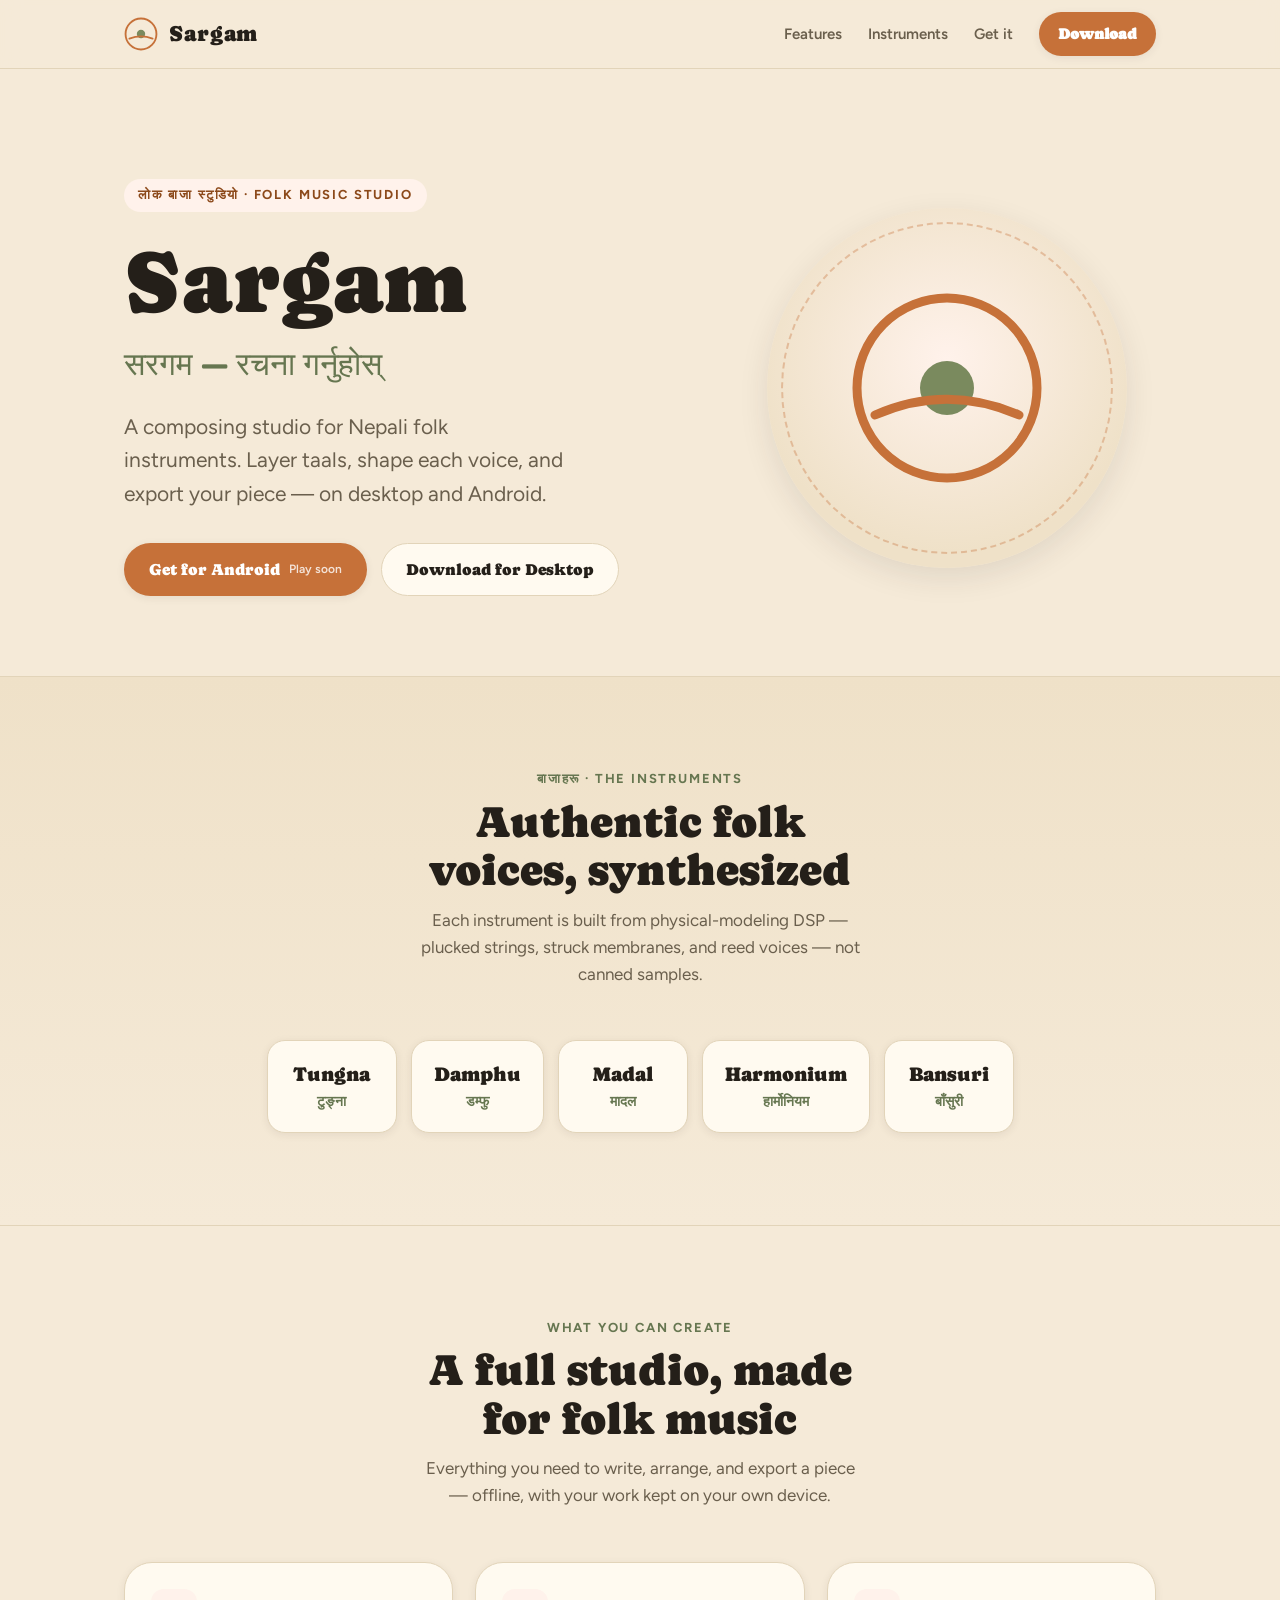
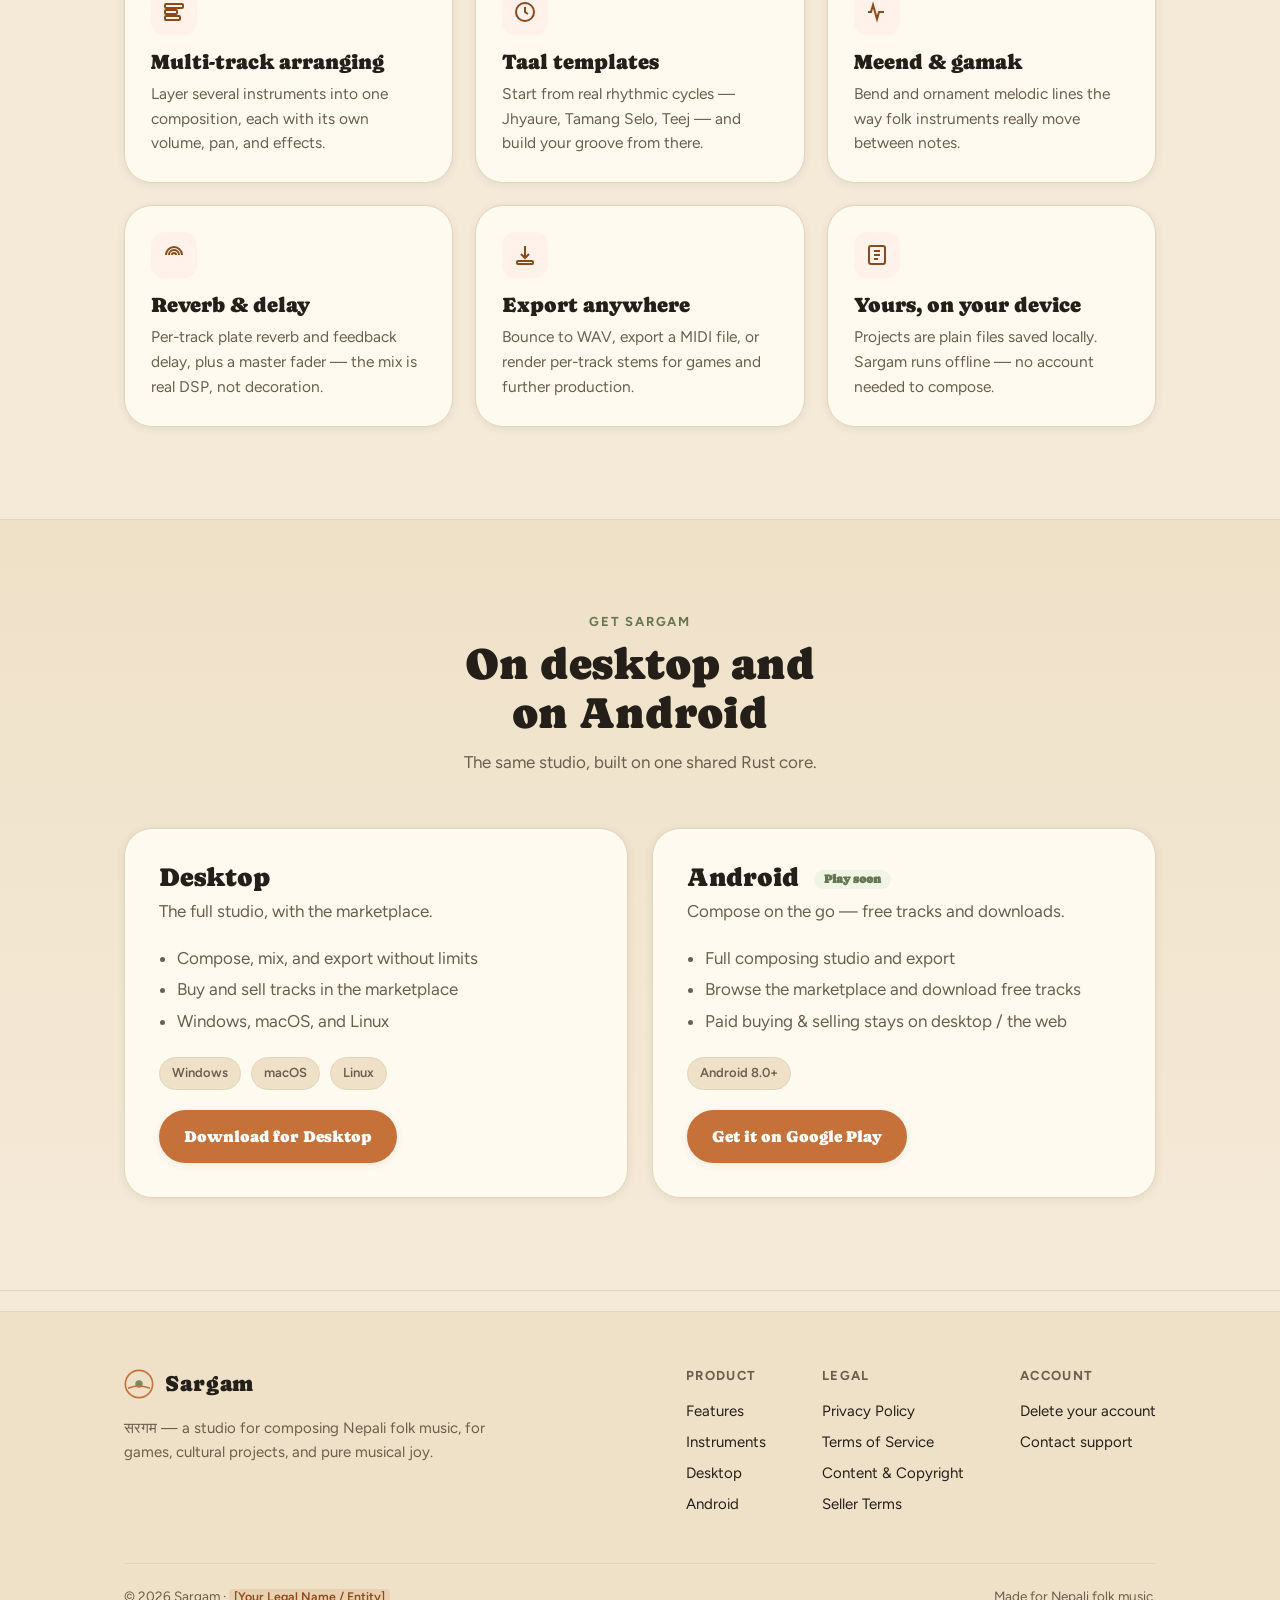
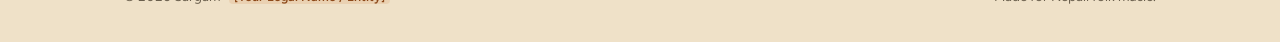
==== website/index.html @ 596ba068 "feat: removed pruchase from andriod application and website" ====
<!doctype html>
<html lang="en">
<head>
<meta charset="utf-8" />
<meta name="viewport" content="width=device-width, initial-scale=1" />
<title>Sargam — Compose music for Nepali folk instruments</title>
<meta name="description" content="Sargam (सरगम) is a music studio for Nepali folk instruments — tungna, damphu, madal, harmonium, and bansuri — on desktop and Android. Compose, layer taals, and export WAV, MIDI, and stems." />
<link rel="stylesheet" href="style.css" />
<link rel="icon" href="assets/favicon.svg" type="image/svg+xml" />
<meta property="og:title" content="Sargam — Nepali Folk Music Studio" />
<meta property="og:description" content="Compose music for Nepali folk instruments on desktop and Android." />
<meta property="og:type" content="website" />
</head>
<body>

<header class="site-nav">
  <div class="wrap nav-row">
    <a class="brand" href="index.html" aria-label="Sargam home">
      <svg class="brand-mark" width="34" height="34" viewBox="0 0 44 44" fill="none" aria-hidden="true">
        <circle cx="22" cy="22" r="20" fill="none" stroke="var(--accent)" stroke-width="2.4"/>
        <circle cx="22" cy="22" r="5.4" fill="var(--sage)"/>
        <path d="M7 28 Q 22 22 37 28" fill="none" stroke="var(--accent)" stroke-width="2.4" stroke-linecap="round"/>
      </svg>
      <span class="name">Sargam</span>
    </a>
    <nav class="nav-links">
      <a href="#features" class="hide-sm">Features</a>
      <a href="#instruments" class="hide-sm">Instruments</a>
      <a href="#platforms" class="hide-sm">Get it</a>
      <a class="btn btn-primary" href="#platforms" style="padding:9px 18px;font-size:15px;color:#fff">Download</a>
    </nav>
  </div>
</header>

<section class="hero">
  <div class="wrap hero-grid">
    <div>
      <span class="eyebrow">लोक बाजा स्टुडियो · Folk music studio</span>
      <h1>Sargam</h1>
      <p class="deva">सरगम — रचना गर्नुहोस्</p>
      <p class="lede">A composing studio for Nepali folk instruments. Layer taals, shape each voice, and export your piece — on desktop and Android.</p>
      <div class="hero-cta">
        <a class="btn btn-primary" href="#mobile">Get for Android <small>Play soon</small></a>
        <a class="btn btn-ghost" href="#desktop">Download for Desktop</a>
      </div>
    </div>
    <div class="hero-art" aria-hidden="true">
      <div class="disc">
        <svg width="55%" viewBox="0 0 44 44" fill="none">
          <circle cx="22" cy="22" r="20" fill="none" stroke="var(--accent)" stroke-width="2"/>
          <circle cx="22" cy="22" r="6" fill="var(--sage)"/>
          <path d="M6 28 Q 22 21 38 28" fill="none" stroke="var(--accent)" stroke-width="2" stroke-linecap="round"/>
        </svg>
      </div>
    </div>
  </div>
</section>

<section class="block alt" id="instruments">
  <div class="wrap">
    <div class="section-head">
      <div class="kicker">बाजाहरू · The instruments</div>
      <h2>Authentic folk voices, synthesized</h2>
      <p>Each instrument is built from physical-modeling DSP — plucked strings, struck membranes, and reed voices — not canned samples.</p>
    </div>
    <div class="instrument-row">
      <div class="instrument"><div class="en">Tungna</div><div class="ne">टुङ्ना</div></div>
      <div class="instrument"><div class="en">Damphu</div><div class="ne">डम्फु</div></div>
      <div class="instrument"><div class="en">Madal</div><div class="ne">मादल</div></div>
      <div class="instrument"><div class="en">Harmonium</div><div class="ne">हार्मोनियम</div></div>
      <div class="instrument"><div class="en">Bansuri</div><div class="ne">बाँसुरी</div></div>
    </div>
  </div>
</section>

<section class="block" id="features">
  <div class="wrap">
    <div class="section-head">
      <div class="kicker">What you can create</div>
      <h2>A full studio, made for folk music</h2>
      <p>Everything you need to write, arrange, and export a piece — offline, with your work kept on your own device.</p>
    </div>
    <div class="cards">
      <div class="card">
        <div class="ico"><svg width="24" height="24" viewBox="0 0 24 24" fill="none" stroke="currentColor" stroke-width="2"><rect x="3" y="4" width="18" height="4" rx="1"/><rect x="3" y="10" width="12" height="4" rx="1"/><rect x="3" y="16" width="15" height="4" rx="1"/></svg></div>
        <h3>Multi-track arranging</h3>
        <p>Layer several instruments into one composition, each with its own volume, pan, and effects.</p>
      </div>
      <div class="card">
        <div class="ico"><svg width="24" height="24" viewBox="0 0 24 24" fill="none" stroke="currentColor" stroke-width="2"><circle cx="12" cy="12" r="9"/><path d="M12 7v5l3 2"/></svg></div>
        <h3>Taal templates</h3>
        <p>Start from real rhythmic cycles — Jhyaure, Tamang Selo, Teej — and build your groove from there.</p>
      </div>
      <div class="card">
        <div class="ico"><svg width="24" height="24" viewBox="0 0 24 24" fill="none" stroke="currentColor" stroke-width="2"><path d="M3 12h3l2-7 4 14 2-7h5"/></svg></div>
        <h3>Meend &amp; gamak</h3>
        <p>Bend and ornament melodic lines the way folk instruments really move between notes.</p>
      </div>
      <div class="card">
        <div class="ico"><svg width="24" height="24" viewBox="0 0 24 24" fill="none" stroke="currentColor" stroke-width="2"><path d="M4 12a8 8 0 0 1 16 0M7 12a5 5 0 0 1 10 0M10 12a2 2 0 0 1 4 0"/></svg></div>
        <h3>Reverb &amp; delay</h3>
        <p>Per-track plate reverb and feedback delay, plus a master fader — the mix is real DSP, not decoration.</p>
      </div>
      <div class="card">
        <div class="ico"><svg width="24" height="24" viewBox="0 0 24 24" fill="none" stroke="currentColor" stroke-width="2"><path d="M12 3v12"/><path d="M8 11l4 4 4-4"/><rect x="4" y="18" width="16" height="3" rx="1"/></svg></div>
        <h3>Export anywhere</h3>
        <p>Bounce to WAV, export a MIDI file, or render per-track stems for games and further production.</p>
      </div>
      <div class="card">
        <div class="ico"><svg width="24" height="24" viewBox="0 0 24 24" fill="none" stroke="currentColor" stroke-width="2"><rect x="4" y="3" width="16" height="18" rx="2"/><path d="M9 8h6M9 12h6M9 16h4"/></svg></div>
        <h3>Yours, on your device</h3>
        <p>Projects are plain files saved locally. Sargam runs offline — no account needed to compose.</p>
      </div>
    </div>
  </div>
</section>

<section class="block alt" id="platforms">
  <div class="wrap">
    <div class="section-head">
      <div class="kicker">Get Sargam</div>
      <h2>On desktop and on Android</h2>
      <p>The same studio, built on one shared Rust core.</p>
    </div>
    <div class="platforms">
      <div class="platform" id="desktop">
        <h3>Desktop</h3>
        <p class="sub">The full studio, with the marketplace.</p>
        <ul>
          <li>Compose, mix, and export without limits</li>
          <li>Buy and sell tracks in the marketplace</li>
          <li>Windows, macOS, and Linux</li>
        </ul>
        <div class="os-badges" style="margin-bottom:20px">
          <span class="os-badge">Windows</span>
          <span class="os-badge">macOS</span>
          <span class="os-badge">Linux</span>
        </div>
        <a class="btn btn-primary" href="[DESKTOP_DOWNLOAD_URL]">Download for Desktop</a>
      </div>
      <div class="platform" id="mobile">
        <h3>Android <span class="pill-note">Play soon</span></h3>
        <p class="sub">Compose on the go — free tracks and downloads.</p>
        <ul>
          <li>Full composing studio and export</li>
          <li>Browse the marketplace and download free tracks</li>
          <li>Paid buying &amp; selling stays on desktop / the web</li>
        </ul>
        <div class="os-badges" style="margin-bottom:20px">
          <span class="os-badge">Android 8.0+</span>
        </div>
        <a class="btn btn-primary" href="[PLAY_STORE_URL]">Get it on Google Play</a>
      </div>
    </div>
  </div>
</section>

<footer class="site-footer">
  <div class="wrap">
    <div class="foot-grid">
      <div class="foot-brand">
        <a class="brand" href="index.html" style="margin-bottom:12px">
          <svg class="brand-mark" width="30" height="30" viewBox="0 0 44 44" fill="none" aria-hidden="true">
            <circle cx="22" cy="22" r="20" fill="none" stroke="var(--accent)" stroke-width="2.4"/>
            <circle cx="22" cy="22" r="5.4" fill="var(--sage)"/>
            <path d="M7 28 Q 22 22 37 28" fill="none" stroke="var(--accent)" stroke-width="2.4" stroke-linecap="round"/>
          </svg>
          <span class="name">Sargam</span>
        </a>
        <p>सरगम — a studio for composing Nepali folk music, for games, cultural projects, and pure musical joy.</p>
      </div>
      <div class="foot-cols">
        <div class="foot-col">
          <h4>Product</h4>
          <a href="#features">Features</a>
          <a href="#instruments">Instruments</a>
          <a href="#desktop">Desktop</a>
          <a href="#mobile">Android</a>
        </div>
        <div class="foot-col">
          <h4>Legal</h4>
          <a href="privacy.html">Privacy Policy</a>
          <a href="terms.html">Terms of Service</a>
          <a href="content-policy.html">Content &amp; Copyright</a>
          <a href="seller-terms.html">Seller Terms</a>
        </div>
        <div class="foot-col">
          <h4>Account</h4>
          <a href="delete-account.html">Delete your account</a>
          <a href="mailto:[SUPPORT_EMAIL]">Contact support</a>
        </div>
      </div>
    </div>
    <div class="foot-legal">
      <span>© <span id="year">2026</span> Sargam · <span class="ph">[Your Legal Name / Entity]</span></span>
      <span>Made for Nepali folk music.</span>
    </div>
  </div>
</footer>

<script>document.getElementById("year").textContent = new Date().getFullYear();</script>
</body>
</html>
---- website/style.css ----
/* Sargam website — shares the app's "Organic" design language (warm cream,
   terracotta, sage; Caprasimo display over Figtree). Unlike the in-app CSS
   this is a normal website, so it may load webfonts from Google Fonts. */
@import url('https://fonts.googleapis.com/css2?family=Caprasimo&family=Figtree:wght@400;500;600;700&display=swap');

:root {
  --bg: #f5ead8;
  --bg-2: #efe1c8;
  --surface: #fffaf0;
  --text: #241f19;
  --text-soft: #6a5f4d;
  --line: #e2d4b9;
  --accent: #c67139;
  --accent-600: #b2622d;
  --accent-700: #8c491a;
  --accent-100: #fff2eb;
  --sage: #7a8a5e;
  --sage-600: #667650;
  --sage-100: #f0f4e5;

  --font-display: "Caprasimo", Georgia, serif;
  --font-body: "Figtree", system-ui, -apple-system, "Segoe UI", sans-serif;

  --radius: 18px;
  --radius-lg: 28px;
  --shadow: 0 10px 30px rgba(46, 43, 37, 0.10);
  --shadow-sm: 0 2px 8px rgba(46, 43, 37, 0.08);
  --wrap: 1080px;
}

* { box-sizing: border-box; }
html { scroll-behavior: smooth; }
body {
  margin: 0; background: var(--bg); color: var(--text);
  font-family: var(--font-body); font-size: 17px; line-height: 1.6;
  -webkit-font-smoothing: antialiased;
}
img { max-width: 100%; display: block; }
a { color: var(--accent-700); text-underline-offset: 3px; }
h1, h2, h3 { font-family: var(--font-display); font-weight: 400; line-height: 1.1; text-wrap: balance; }
:focus-visible { outline: 2px solid var(--accent); outline-offset: 3px; border-radius: 4px; }

.wrap { max-width: var(--wrap); margin: 0 auto; padding: 0 24px; }

/* buttons */
.btn {
  display: inline-flex; align-items: center; gap: 9px; cursor: pointer;
  font-family: var(--font-display); font-size: 16px; text-decoration: none;
  padding: 13px 24px; border-radius: 999px; border: 1.5px solid transparent;
  transition: background .15s, transform .1s, box-shadow .15s;
}
.btn:active { transform: translateY(1px); }
.btn-primary { background: var(--accent); color: #fff; box-shadow: var(--shadow-sm); }
.btn-primary:hover { background: var(--accent-600); color: #fff; }
.btn-ghost { background: var(--surface); color: var(--text); border-color: var(--line); }
.btn-ghost:hover { border-color: var(--accent); }
.btn small { font-family: var(--font-body); font-size: 12px; opacity: .8; font-weight: 600; }

/* nav */
header.site-nav {
  position: sticky; top: 0; z-index: 20;
  background: color-mix(in srgb, var(--bg) 88%, transparent);
  backdrop-filter: blur(10px); border-bottom: 1px solid var(--line);
}
.nav-row { display: flex; align-items: center; gap: 20px; height: 68px; }
.brand { display: flex; align-items: center; gap: 11px; text-decoration: none; color: var(--text); }
.brand .name { font-family: var(--font-display); font-size: 22px; letter-spacing: .04em; }
.nav-links { display: flex; gap: 26px; margin-left: auto; align-items: center; }
.nav-links a { text-decoration: none; color: var(--text-soft); font-weight: 600; font-size: 15px; }
.nav-links a:hover { color: var(--accent-700); }
@media (max-width: 720px) { .nav-links a.hide-sm { display: none; } }

/* hero */
.hero { padding: clamp(56px, 10vw, 110px) 0 clamp(40px, 7vw, 80px); position: relative; overflow: hidden; }
.hero-grid { display: grid; grid-template-columns: 1.15fr 0.85fr; gap: 48px; align-items: center; }
@media (max-width: 860px) { .hero-grid { grid-template-columns: 1fr; text-align: center; } }
.eyebrow {
  display: inline-block; font-family: var(--font-body); font-weight: 700; font-size: 13px;
  letter-spacing: .14em; text-transform: uppercase; color: var(--accent-700);
  background: var(--accent-100); padding: 6px 14px; border-radius: 999px; margin-bottom: 22px;
}
.hero h1 { font-size: clamp(46px, 9vw, 88px); margin: 0 0 8px; letter-spacing: .01em; }
.hero .deva { font-family: var(--font-display); font-size: clamp(22px, 4vw, 32px); color: var(--sage-600); margin: 0 0 20px; }
.hero p.lede { font-size: clamp(18px, 2.4vw, 21px); color: var(--text-soft); max-width: 34ch; margin: 0 0 32px; }
@media (max-width: 860px) { .hero p.lede { margin-inline: auto; } }
.hero-cta { display: flex; flex-wrap: wrap; gap: 14px; }
@media (max-width: 860px) { .hero-cta { justify-content: center; } }

/* hero art — layered brand mark + waveform, drawn in CSS/SVG */
.hero-art { display: flex; justify-content: center; }
.disc {
  width: min(360px, 80vw); aspect-ratio: 1; border-radius: 50%; position: relative;
  background: radial-gradient(circle at 50% 42%, var(--accent-100), var(--bg-2) 70%);
  box-shadow: var(--shadow); display: grid; place-items: center;
}
.disc::after {
  content: ""; position: absolute; inset: 14px; border-radius: 50%;
  border: 2px dashed color-mix(in srgb, var(--accent) 35%, transparent);
}

/* sections */
section.block { padding: clamp(48px, 8vw, 92px) 0; }
section.block.alt { background: linear-gradient(180deg, var(--bg-2), var(--bg)); border-top: 1px solid var(--line); border-bottom: 1px solid var(--line); }
.section-head { text-align: center; max-width: 40ch; margin: 0 auto clamp(32px, 5vw, 52px); }
.section-head .kicker { font-family: var(--font-body); font-weight: 700; font-size: 13px; letter-spacing: .14em; text-transform: uppercase; color: var(--sage-600); }
.section-head h2 { font-size: clamp(30px, 5vw, 44px); margin: 8px 0 12px; }
.section-head p { color: var(--text-soft); margin: 0; }

/* instruments */
.instrument-row { display: flex; flex-wrap: wrap; gap: 14px; justify-content: center; }
.instrument {
  background: var(--surface); border: 1px solid var(--line); border-radius: var(--radius);
  padding: 18px 22px; text-align: center; min-width: 130px; box-shadow: var(--shadow-sm);
}
.instrument .en { font-family: var(--font-display); font-size: 20px; }
.instrument .ne { color: var(--sage-600); font-size: 14px; font-weight: 600; }

/* feature cards */
.cards { display: grid; grid-template-columns: repeat(3, 1fr); gap: 22px; }
@media (max-width: 860px) { .cards { grid-template-columns: 1fr 1fr; } }
@media (max-width: 560px) { .cards { grid-template-columns: 1fr; } }
.card {
  background: var(--surface); border: 1px solid var(--line); border-radius: var(--radius-lg);
  padding: 26px; box-shadow: var(--shadow-sm);
}
.card .ico {
  width: 46px; height: 46px; border-radius: 13px; display: grid; place-items: center;
  background: var(--accent-100); color: var(--accent-700); margin-bottom: 16px;
}
.card h3 { font-size: 21px; margin: 0 0 8px; }
.card p { margin: 0; color: var(--text-soft); font-size: 15.5px; }

/* platform split */
.platforms { display: grid; grid-template-columns: 1fr 1fr; gap: 24px; }
@media (max-width: 720px) { .platforms { grid-template-columns: 1fr; } }
.platform {
  background: var(--surface); border: 1px solid var(--line); border-radius: var(--radius-lg);
  padding: 34px; box-shadow: var(--shadow-sm);
}
.platform h3 { font-size: 26px; margin: 0 0 6px; }
.platform .sub { color: var(--text-soft); margin: 0 0 20px; }
.platform ul { margin: 0 0 22px; padding-left: 18px; color: var(--text-soft); }
.platform ul li { margin: 4px 0; }
.os-badges { display: flex; gap: 10px; flex-wrap: wrap; }
.os-badge {
  font-size: 13px; font-weight: 600; color: var(--text-soft);
  background: var(--bg-2); border: 1px solid var(--line); border-radius: 999px; padding: 5px 12px;
}
.pill-note { display: inline-block; font-size: 12px; font-weight: 700; color: var(--sage-600); background: var(--sage-100); padding: 3px 10px; border-radius: 999px; margin-left: 8px; vertical-align: middle; }

/* footer */
footer.site-footer { background: var(--bg-2); border-top: 1px solid var(--line); padding: 54px 0 34px; margin-top: 20px; }
.foot-grid { display: flex; flex-wrap: wrap; gap: 40px 60px; justify-content: space-between; }
.foot-brand { max-width: 34ch; }
.foot-brand p { color: var(--text-soft); font-size: 15px; }
.foot-cols { display: flex; gap: 56px; flex-wrap: wrap; }
.foot-col h4 { font-family: var(--font-body); font-size: 13px; letter-spacing: .1em; text-transform: uppercase; color: var(--text-soft); margin: 0 0 12px; }
.foot-col a { display: block; color: var(--text); text-decoration: none; margin: 7px 0; font-size: 15px; }
.foot-col a:hover { color: var(--accent-700); }
.foot-legal { margin-top: 40px; padding-top: 22px; border-top: 1px solid var(--line); color: var(--text-soft); font-size: 13.5px; display: flex; flex-wrap: wrap; gap: 6px 18px; justify-content: space-between; }

/* ---- legal / document pages ---- */
.legal-wrap { max-width: 760px; margin: 0 auto; padding: 48px 24px 90px; }
.legal-back { display: inline-flex; align-items: center; gap: 7px; text-decoration: none; color: var(--accent-700); font-weight: 600; font-size: 15px; margin-bottom: 30px; }
.legal-wrap h1 { font-size: clamp(32px, 6vw, 46px); margin: 0 0 6px; }
.legal-meta { color: var(--text-soft); font-size: 14px; margin: 0 0 14px; }
.legal-body h2 { font-size: 23px; margin: 34px 0 8px; }
.legal-body h3 { font-family: var(--font-body); font-weight: 700; font-size: 17px; margin: 22px 0 6px; }
.legal-body p, .legal-body li { color: #322c23; }
.legal-body ul { padding-left: 20px; }
.legal-body li { margin: 6px 0; }
.legal-body a { color: var(--accent-700); }
.ph { background: color-mix(in srgb, var(--accent) 15%, transparent); color: var(--accent-700); border-radius: 4px; padding: 0 5px; font-weight: 600; font-size: .92em; }
.notice {
  background: var(--accent-100); border: 1px solid color-mix(in srgb, var(--accent) 30%, transparent);
  border-radius: var(--radius); padding: 16px 18px; margin: 22px 0; font-size: 14.5px;
}
.notice strong { color: var(--accent-700); }

/* delete-account specific */
.steps { counter-reset: step; list-style: none; padding: 0; margin: 24px 0; }
.steps li {
  position: relative; padding: 16px 18px 16px 62px; background: var(--surface);
  border: 1px solid var(--line); border-radius: var(--radius); margin-bottom: 12px;
}
.steps li::before {
  counter-increment: step; content: counter(step);
  position: absolute; left: 16px; top: 16px; width: 32px; height: 32px; border-radius: 50%;
  background: var(--accent); color: #fff; font-family: var(--font-display);
  display: grid; place-items: center; font-size: 16px;
}
.steps li b { display: block; margin-bottom: 2px; }

.brand-mark { flex: none; }
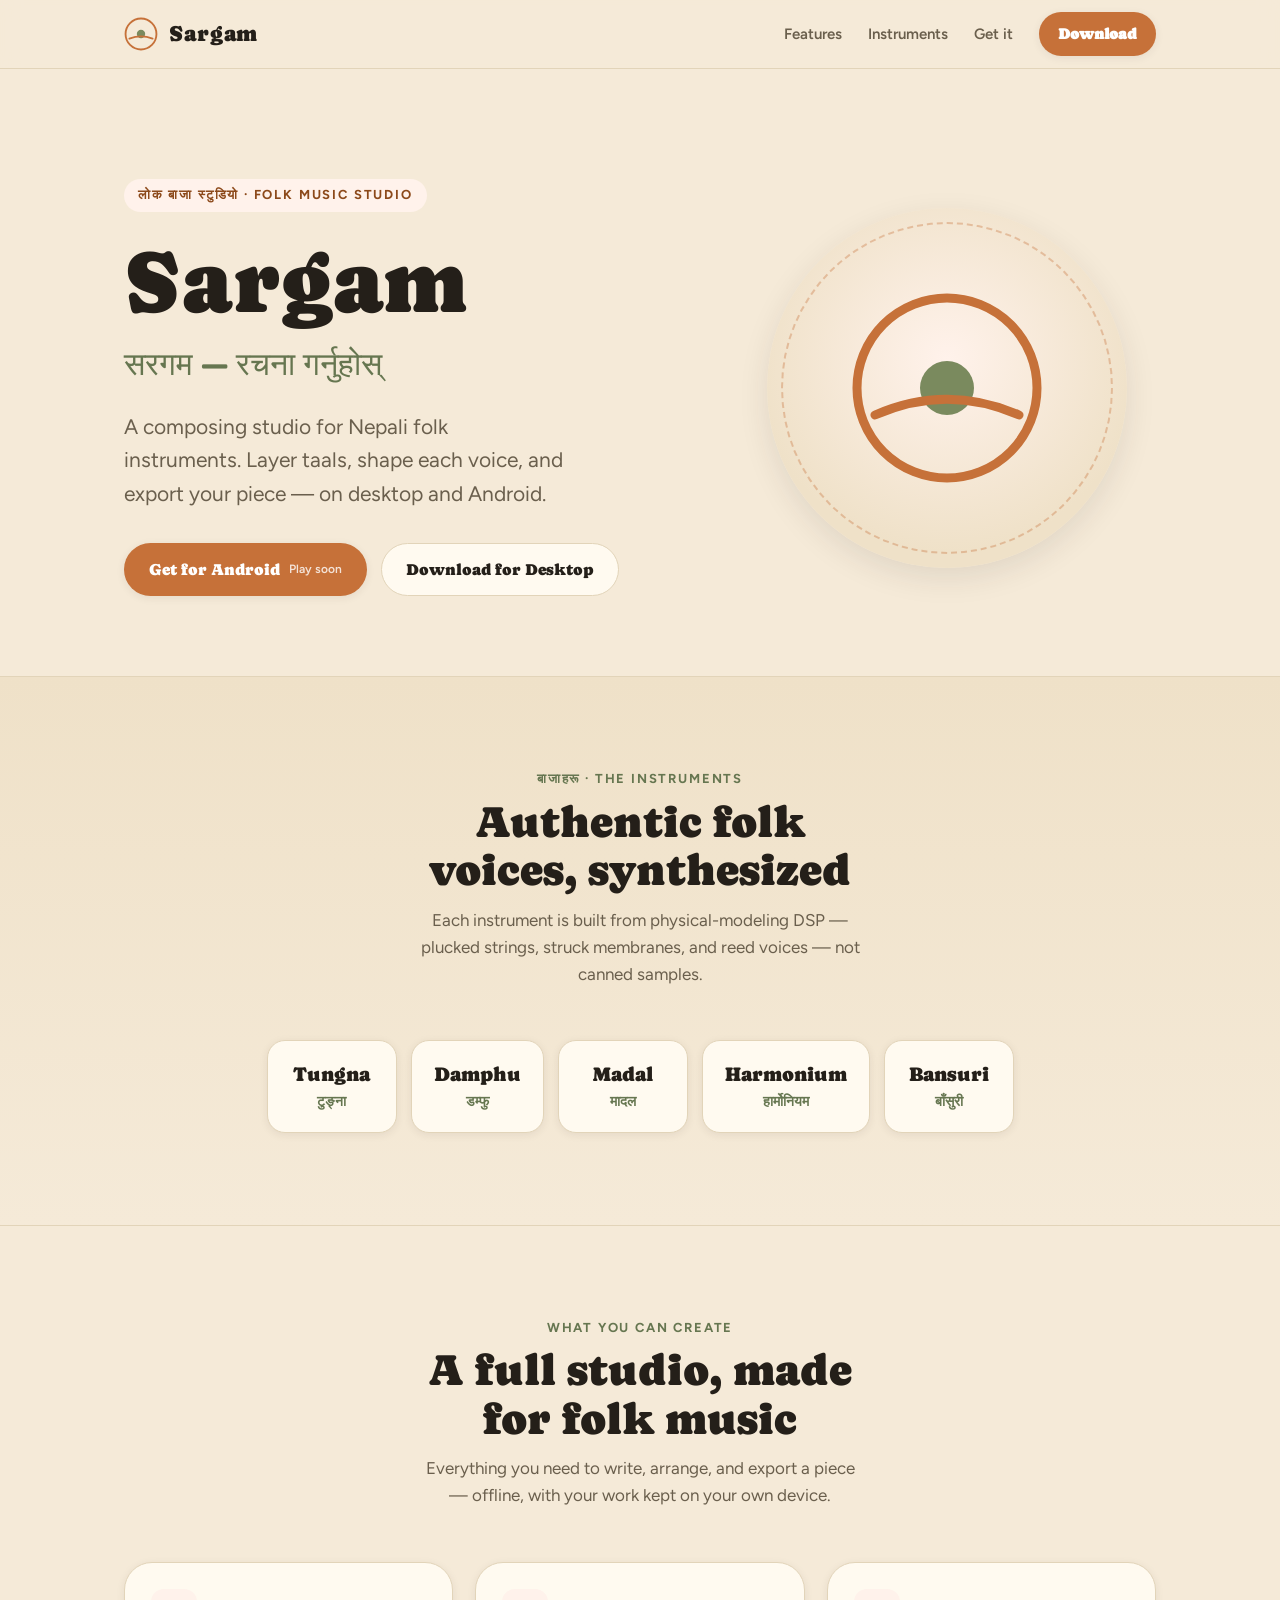
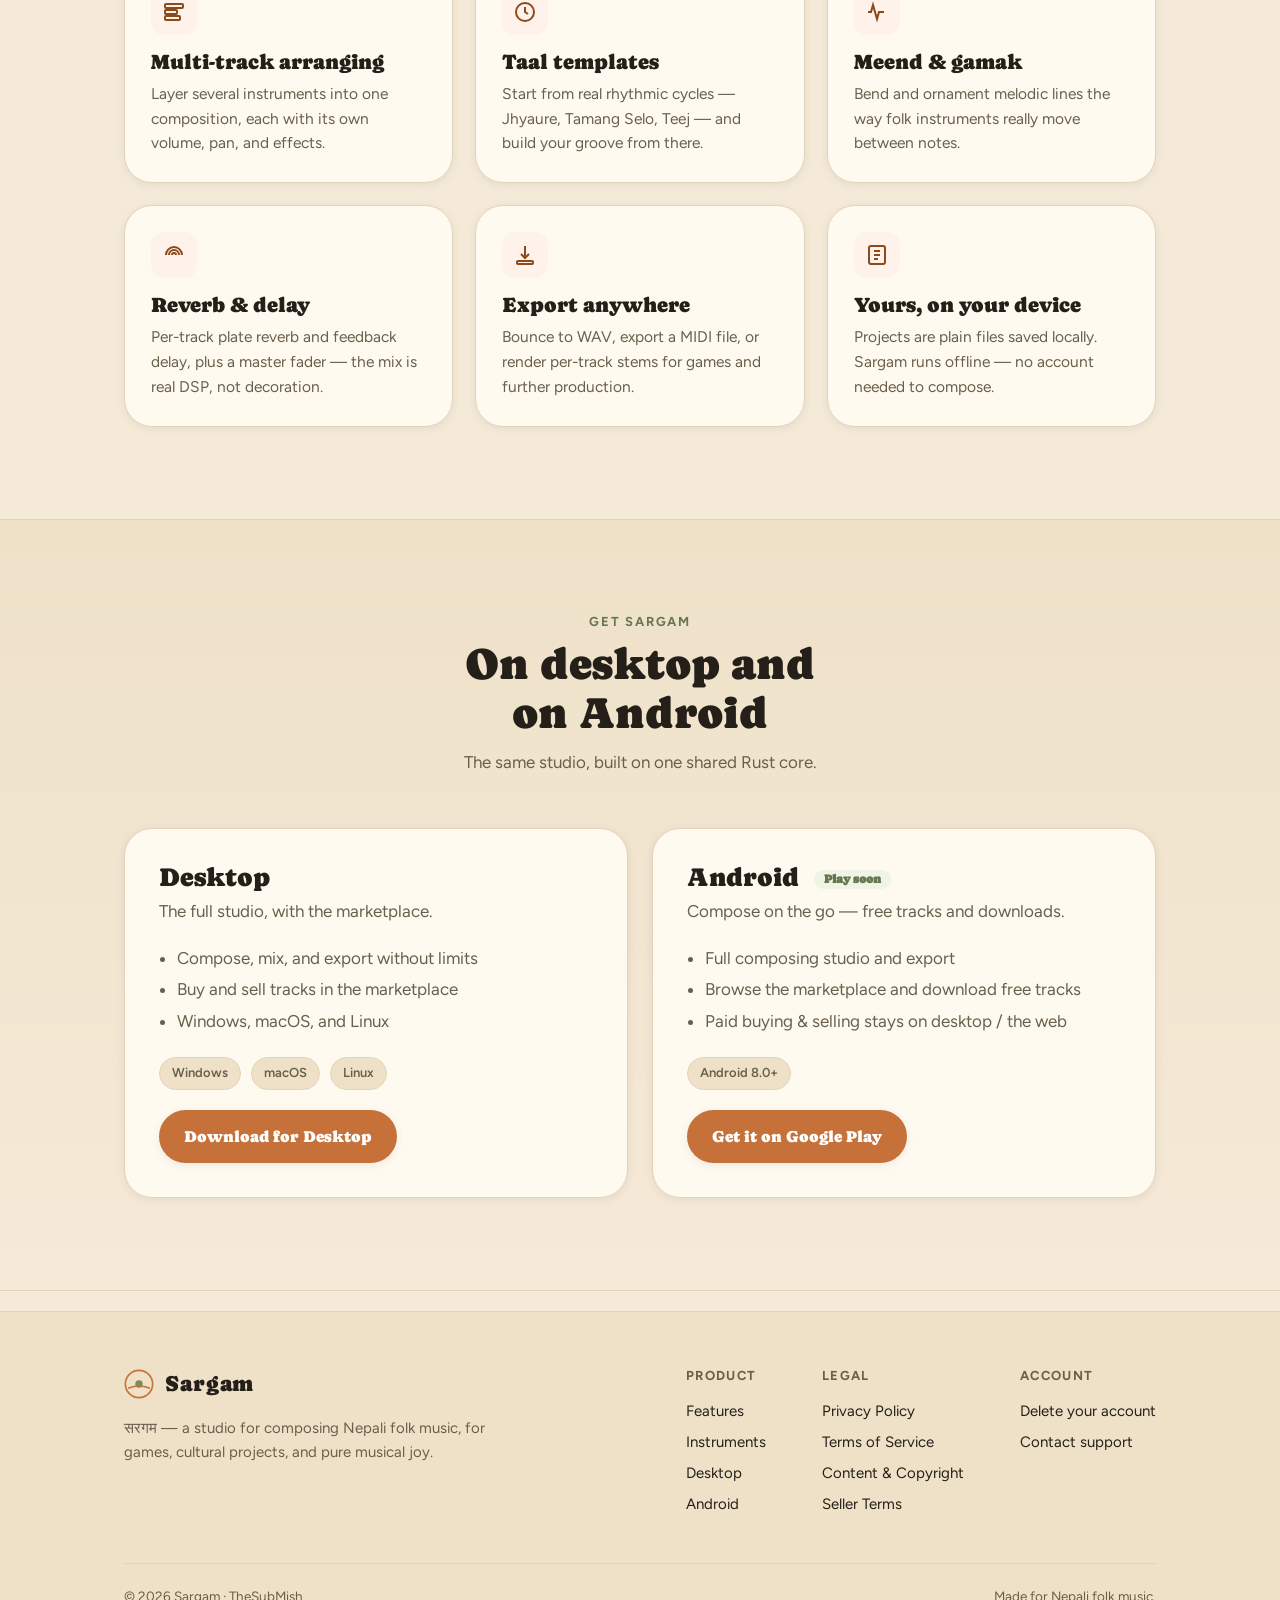
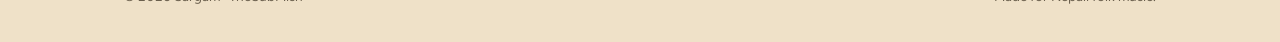
==== commit a174ff43: "docs(website): set legal name to TheSubMish and wire desktop download link Replace the [Your Legal N" ====
--- a/website/index.html
+++ b/website/index.html
@@ -136,7 +136,7 @@
           <span class="os-badge">macOS</span>
           <span class="os-badge">Linux</span>
         </div>
-        <a class="btn btn-primary" href="[DESKTOP_DOWNLOAD_URL]">Download for Desktop</a>
+        <a class="btn btn-primary" href="https://github.com/TheSubMish/sargam-studio/releases/latest">Download for Desktop</a>
       </div>
       <div class="platform" id="mobile">
         <h3>Android <span class="pill-note">Play soon</span></h3>
@@ -187,12 +187,12 @@
         <div class="foot-col">
           <h4>Account</h4>
           <a href="delete-account.html">Delete your account</a>
-          <a href="mailto:[SUPPORT_EMAIL]">Contact support</a>
+          <a href="mailto:subodhmishra765@gmail.com">Contact support</a>
         </div>
       </div>
     </div>
     <div class="foot-legal">
-      <span>© <span id="year">2026</span> Sargam · <span class="ph">[Your Legal Name / Entity]</span></span>
+      <span>© <span id="year">2026</span> Sargam · TheSubMish</span>
       <span>Made for Nepali folk music.</span>
     </div>
   </div>
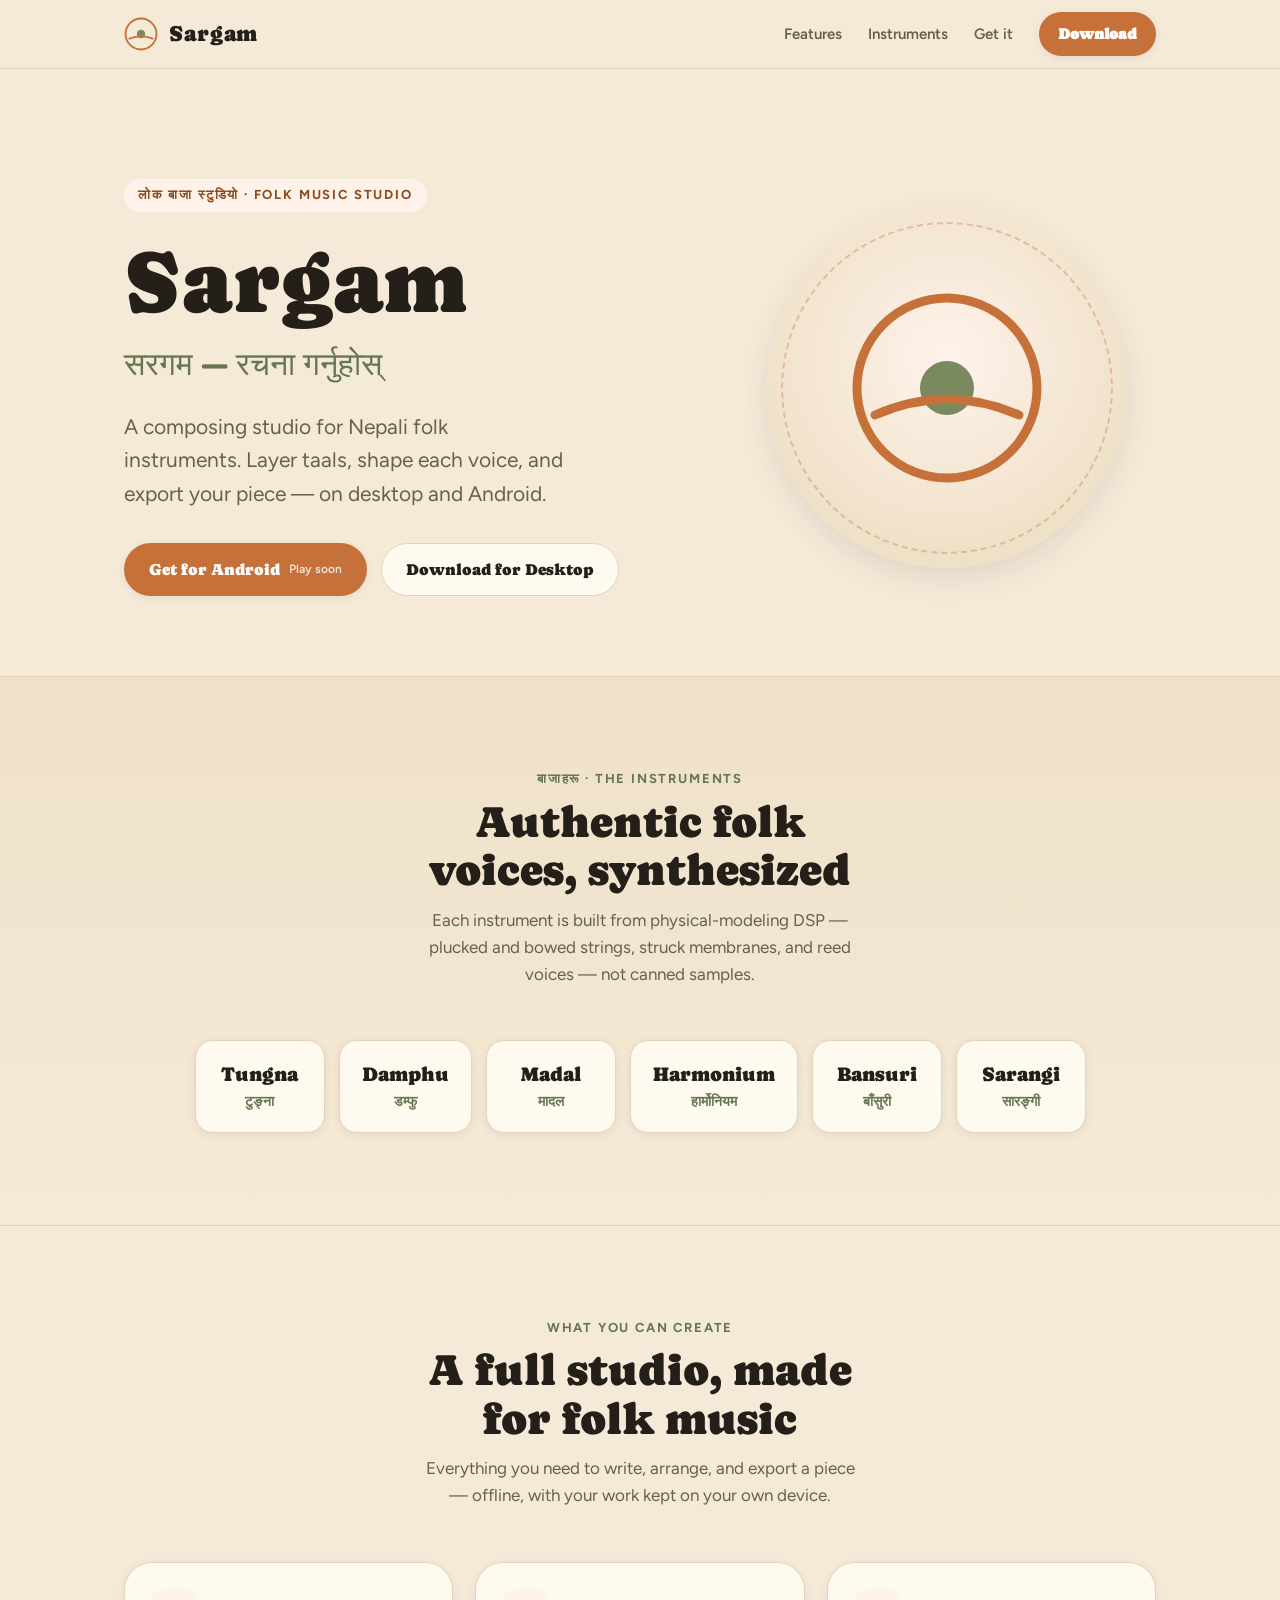
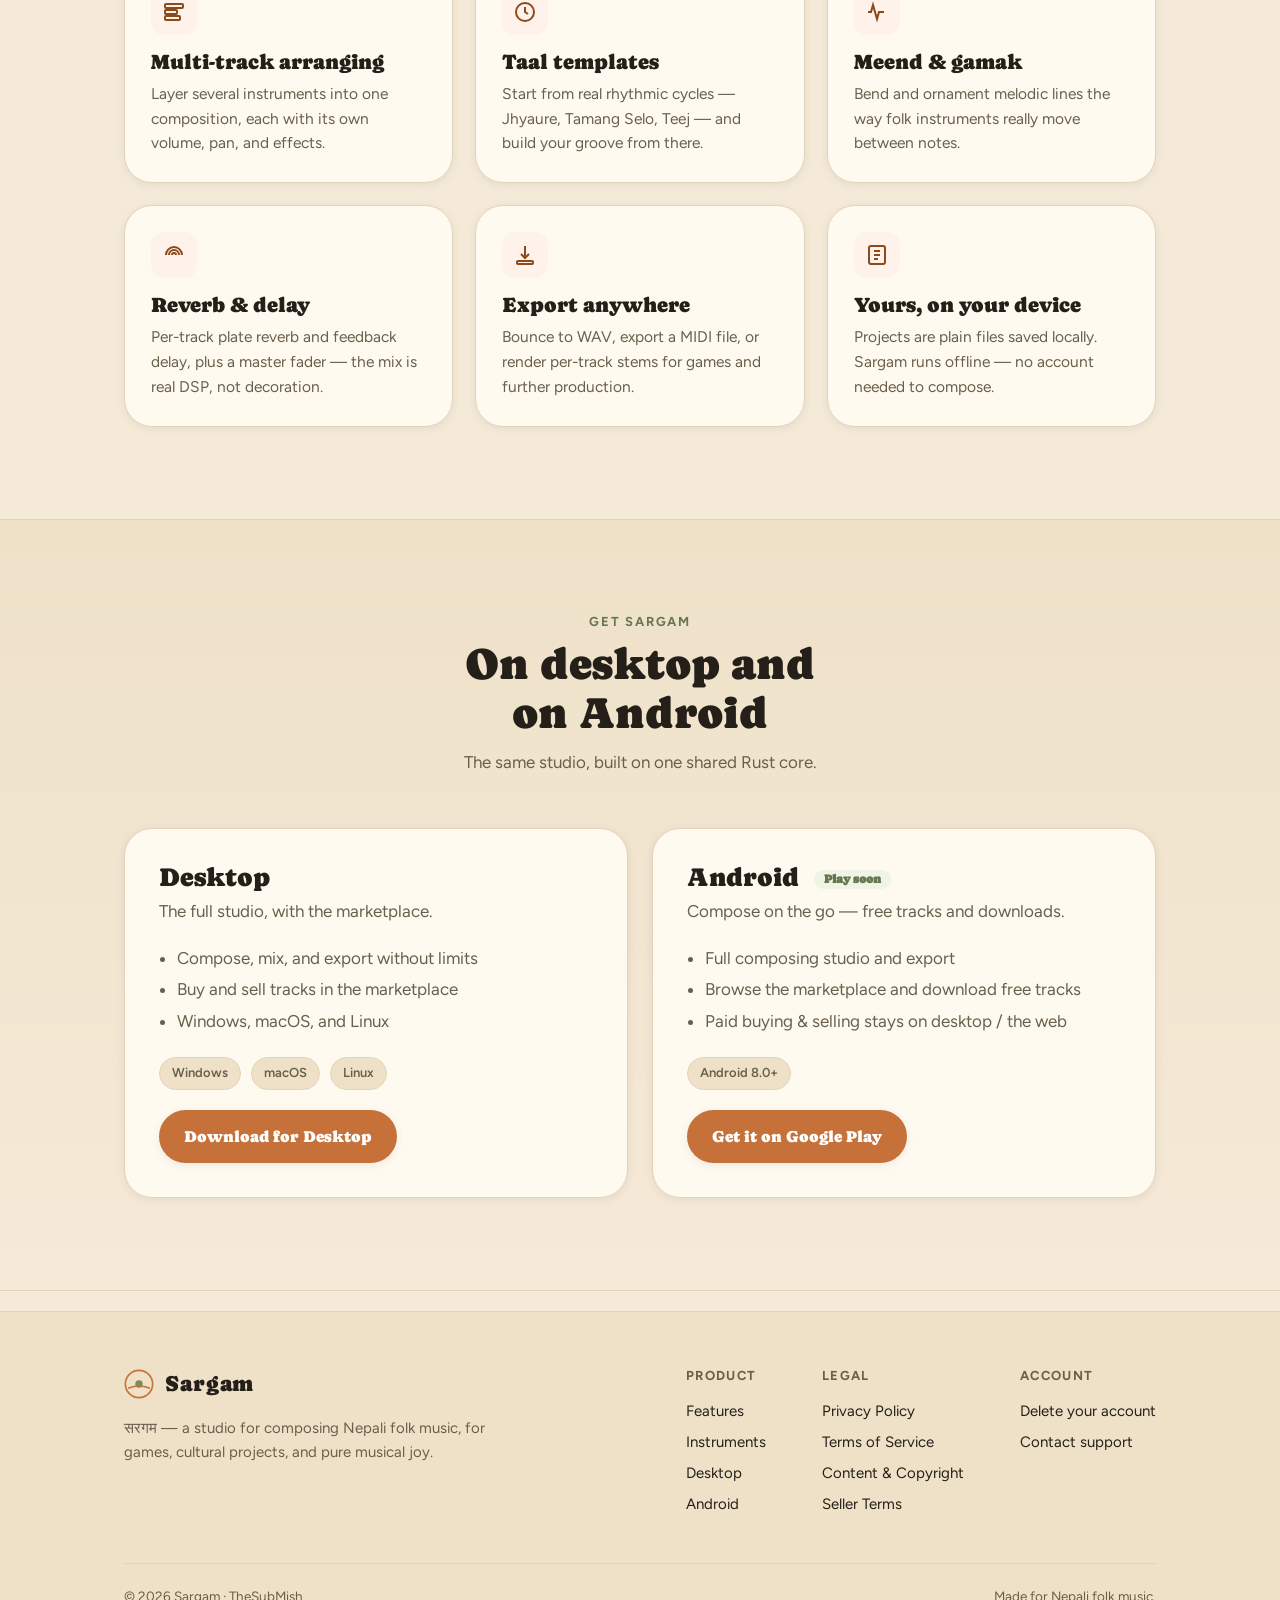
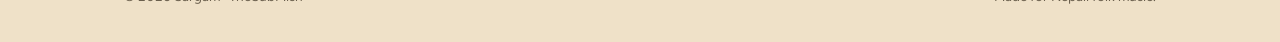
==== commit 42eae287: "feat: add Sarangi instrument (bowed string + BandPass body) and Deuda, Maruni, Dhamari, Panche Baja " ====
--- a/website/index.html
+++ b/website/index.html
@@ -61,7 +61,7 @@
     <div class="section-head">
       <div class="kicker">बाजाहरू · The instruments</div>
       <h2>Authentic folk voices, synthesized</h2>
-      <p>Each instrument is built from physical-modeling DSP — plucked strings, struck membranes, and reed voices — not canned samples.</p>
+      <p>Each instrument is built from physical-modeling DSP — plucked and bowed strings, struck membranes, and reed voices — not canned samples.</p>
     </div>
     <div class="instrument-row">
       <div class="instrument"><div class="en">Tungna</div><div class="ne">टुङ्ना</div></div>
@@ -69,6 +69,7 @@
       <div class="instrument"><div class="en">Madal</div><div class="ne">मादल</div></div>
       <div class="instrument"><div class="en">Harmonium</div><div class="ne">हार्मोनियम</div></div>
       <div class="instrument"><div class="en">Bansuri</div><div class="ne">बाँसुरी</div></div>
+      <div class="instrument"><div class="en">Sarangi</div><div class="ne">सारङ्गी</div></div>
     </div>
   </div>
 </section>
@@ -149,7 +150,7 @@
         <div class="os-badges" style="margin-bottom:20px">
           <span class="os-badge">Android 8.0+</span>
         </div>
-        <a class="btn btn-primary" href="[PLAY_STORE_URL]">Get it on Google Play</a>
+        <a class="btn btn-primary" href="https://play.google.com/store/apps/details?id=com.submish.sargam">Get it on Google Play</a>
       </div>
     </div>
   </div>
